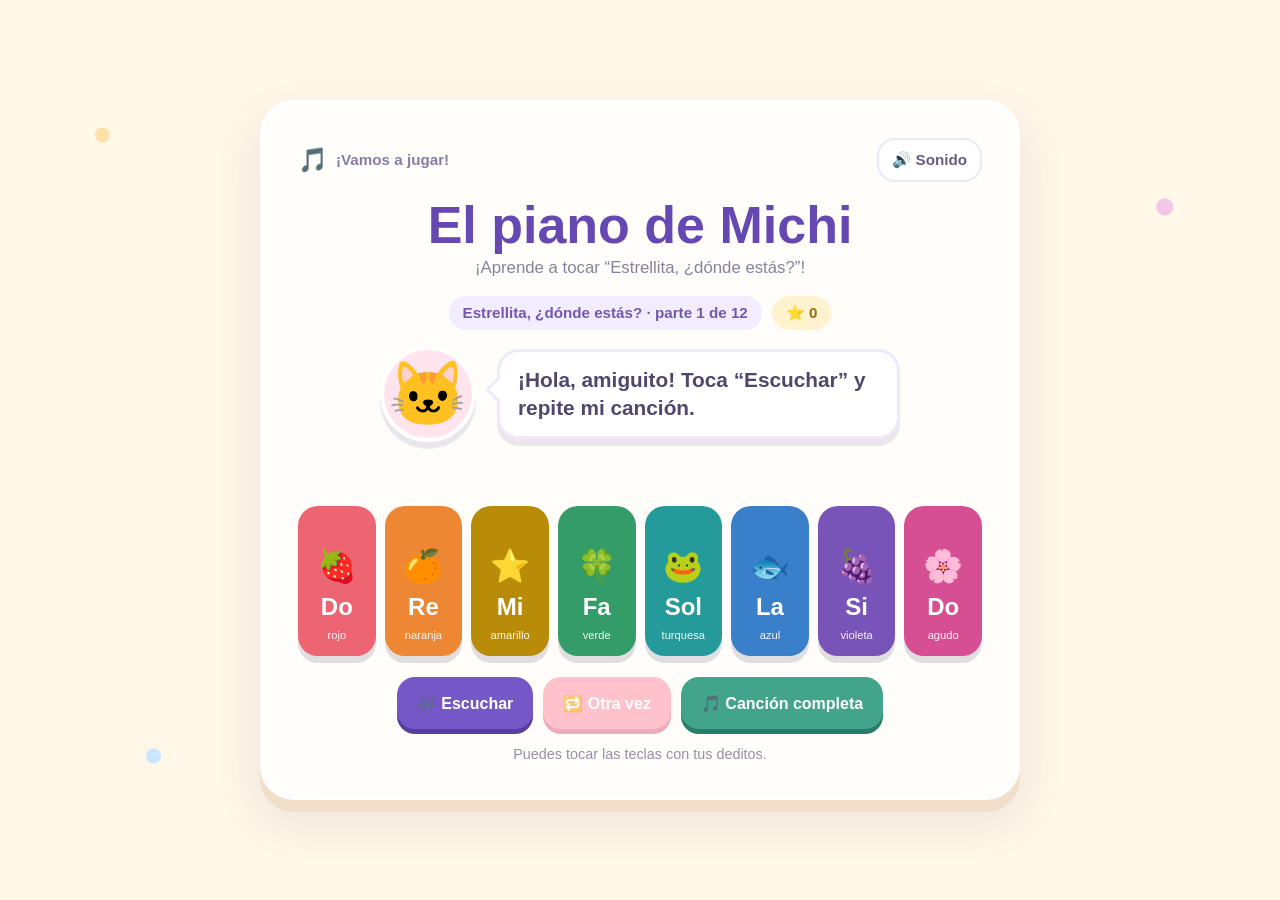
==== index.html @ 7c584f88 "Publish piano game Co-authored-by: Copilot <223556219+Copilot@users.noreply.github.com>" ====
<!DOCTYPE html>
<html lang="es">
<head>
  <meta charset="UTF-8">
  <meta name="viewport" content="width=device-width, initial-scale=1">
  <meta name="theme-color" content="#fff7e8">
  <title>Estrellita, ¿dónde estás? | El piano de Michi</title>
  <style>
    :root {
      font-family: "Trebuchet MS", "Arial Rounded MT Bold", Arial, sans-serif;
      color: #463c67;
      background: #fff7e8;
      font-synthesis: none;
      text-rendering: optimizeLegibility;
      -webkit-font-smoothing: antialiased;
      --purple: #7657c8;
      --pink: #ff91a9;
      --shadow: 0 7px 0 rgba(87, 67, 133, .12);
    }

    * { box-sizing: border-box; }

    body {
      min-width: 320px;
      min-height: 100vh;
      margin: 0;
      padding: 18px;
      display: grid;
      place-items: center;
      background:
        radial-gradient(circle at 8% 15%, #ffe1a9 0 7px, transparent 8px),
        radial-gradient(circle at 91% 23%, #f6c6e8 0 8px, transparent 9px),
        radial-gradient(circle at 12% 84%, #c9e8ff 0 7px, transparent 8px),
        #fff7e8;
    }

    button { font: inherit; }

    .game {
      width: min(760px, 100%);
      padding: clamp(18px, 4vw, 34px);
      border: 4px solid #fff;
      border-radius: 34px;
      background: #fffdf9;
      box-shadow: 0 12px 0 #f1dfca, 0 20px 45px rgba(99, 73, 127, .12);
      text-align: center;
    }

    .topline {
      display: flex;
      align-items: center;
      justify-content: space-between;
      gap: 12px;
      color: #8a7ba6;
      font-size: .95rem;
      font-weight: 800;
    }

    .brand { display: flex; align-items: center; gap: 8px; }
    .brand-mark { font-size: 1.5rem; }

    .sound-toggle {
      min-height: 44px;
      padding: 8px 13px;
      border: 2px solid #eee7f5;
      border-radius: 18px;
      color: #695b83;
      background: #fff;
      cursor: pointer;
    }

    h1 {
      margin: 16px 0 6px;
      color: #6648b3;
      font-size: clamp(2rem, 7vw, 3.25rem);
      line-height: 1.05;
    }

    .subtitle { margin: 0; color: #8b809b; font-size: 1.05rem; }

    .score-row {
      display: flex;
      justify-content: center;
      gap: 10px;
      margin: 18px 0 16px;
    }

    .badge {
      padding: 8px 14px;
      border-radius: 18px;
      background: #f2ecff;
      color: #7359ad;
      font-size: .95rem;
      font-weight: 800;
    }

    .badge.stars { background: #fff3cf; color: #946d19; }

    .cat-area {
      display: grid;
      grid-template-columns: 105px 1fr;
      align-items: center;
      gap: 12px;
      max-width: 520px;
      margin: 0 auto 15px;
      text-align: left;
    }

    .cat {
      display: grid;
      width: 96px;
      height: 96px;
      place-items: center;
      border: 4px solid #fff;
      border-radius: 50%;
      background: #ffe4ee;
      box-shadow: var(--shadow);
      font-size: 4rem;
      transition: transform .2s ease;
    }

    .cat.dancing { animation: dance .35s ease-in-out infinite alternate; }
    @keyframes dance { to { transform: rotate(9deg) scale(1.08); } }

    .speech {
      position: relative;
      min-height: 76px;
      display: grid;
      align-content: center;
      padding: 14px 18px;
      border: 3px solid #f1e9fa;
      border-radius: 22px;
      background: #fff;
      box-shadow: var(--shadow);
      color: #51466c;
      font-size: clamp(1.05rem, 3vw, 1.3rem);
      font-weight: 800;
      line-height: 1.35;
    }

    .speech::before {
      position: absolute;
      left: -11px;
      top: 28px;
      width: 16px;
      height: 16px;
      border-bottom: 3px solid #f1e9fa;
      border-left: 3px solid #f1e9fa;
      background: #fff;
      content: "";
      transform: rotate(45deg);
    }

    .sequence {
      min-height: 37px;
      display: flex;
      align-items: center;
      justify-content: center;
      flex-wrap: wrap;
      gap: 8px;
      margin: 10px 0 12px;
    }

    .note-chip {
      min-width: 36px;
      padding: 6px 10px;
      border-radius: 14px;
      color: white;
      font-weight: 900;
      box-shadow: 0 3px 0 rgba(75, 58, 110, .15);
      animation: pop .2s ease-out;
    }
    @keyframes pop { from { transform: scale(.7); } to { transform: scale(1); } }

    .piano {
      display: grid;
      grid-template-columns: repeat(8, minmax(0, 1fr));
      gap: 9px;
      max-width: 690px;
      margin: 0 auto;
    }

    .key {
      min-height: clamp(100px, 18vw, 150px);
      display: flex;
      flex-direction: column;
      align-items: center;
      justify-content: flex-end;
      gap: 8px;
      padding: 12px 4px 15px;
      border: 0;
      border-radius: 20px;
      color: #fff;
      box-shadow: 0 7px 0 rgba(76, 57, 98, .16);
      cursor: pointer;
      touch-action: manipulation;
      user-select: none;
      transition: transform .08s ease, box-shadow .08s ease, filter .08s ease;
    }

    .key:hover { filter: brightness(1.05); }
    .key:active, .key.playing {
      transform: translateY(6px) scale(.98);
      box-shadow: 0 1px 0 rgba(76, 57, 98, .16);
      filter: brightness(1.12);
    }

    .key:focus-visible, button:focus-visible {
      outline: 4px solid #49338b;
      outline-offset: 3px;
    }

    .key .note { font-size: clamp(1rem, 3.6vw, 1.5rem); font-weight: 900; }
    .key .solfege { font-size: .7rem; opacity: .93; }
    .key .emoji { font-size: clamp(1.4rem, 5vw, 2rem); }

    .controls {
      display: flex;
      justify-content: center;
      flex-wrap: wrap;
      gap: 10px;
      margin-top: 21px;
    }

    .action {
      min-height: 52px;
      padding: 11px 20px;
      border: 0;
      border-radius: 18px;
      background: #7657c8;
      box-shadow: 0 5px 0 #573e9f;
      color: white;
      font-size: 1rem;
      font-weight: 900;
      cursor: pointer;
      touch-action: manipulation;
      transition: transform .1s ease, box-shadow .1s ease;
    }

    .action:active { transform: translateY(4px); box-shadow: 0 1px 0 #573e9f; }
    .action.secondary { background: #ff91a9; box-shadow: 0 5px 0 #dc6c89; }
    .action.full-song { background: #42a58b; box-shadow: 0 5px 0 #287d68; }
    .action:disabled { opacity: .55; cursor: default; }

    .hint { margin: 17px 0 0; color: #9a8da8; font-size: .9rem; }

    @media (max-width: 480px) {
      body { padding: 10px; }
      .game { padding: 16px 12px 20px; border-radius: 27px; }
      .topline { font-size: .82rem; }
      .cat-area { grid-template-columns: 76px 1fr; gap: 9px; }
      .cat { width: 70px; height: 70px; font-size: 3rem; }
      .speech { min-height: 70px; padding: 10px 13px; font-size: 1rem; }
      .piano { grid-template-columns: repeat(4, minmax(0, 1fr)); gap: 8px; }
      .key { min-height: 94px; border-radius: 15px; padding-bottom: 10px; }
      .key .note { font-size: 1.2rem; }
      .key .emoji { font-size: 1.5rem; }
      .key .solfege { font-size: .68rem; }
      .controls { margin-top: 17px; }
      .action { padding: 10px 15px; }
    }

    @media (prefers-reduced-motion: reduce) {
      *, *::before, *::after { animation-duration: .01ms !important; transition-duration: .01ms !important; }
    }
  </style>
</head>
<body>
  <main class="game" aria-label="Juego del piano de Michi">
    <div class="topline">
      <div class="brand"><span class="brand-mark" aria-hidden="true">🎵</span> ¡Vamos a jugar!</div>
      <button class="sound-toggle" id="soundToggle" type="button" aria-pressed="true">🔊 Sonido</button>
    </div>

    <h1>El piano de Michi</h1>
    <p class="subtitle">¡Aprende a tocar “Estrellita, ¿dónde estás?”!</p>

    <div class="score-row" aria-live="polite">
      <span class="badge" id="songBadge">Estrellita, ¿dónde estás? · parte 1 de 12</span>
      <span class="badge stars" id="starBadge">⭐ 0</span>
    </div>

    <section class="cat-area" aria-label="Instrucciones del gatito">
      <div class="cat" id="cat" aria-hidden="true">🐱</div>
      <div class="speech" id="message" aria-live="polite">¡Hola, amiguito! Toca “Escuchar” y repite mi canción.</div>
    </section>

    <div class="sequence" id="sequence" aria-label="Notas de la canción"></div>

    <section class="piano" id="piano" aria-label="Piano de ocho notas">
      <button class="key" type="button" data-note="0" aria-label="Do rojo" style="background:#ed6572">
        <span class="emoji" aria-hidden="true">🍓</span><span class="note">Do</span><span class="solfege">rojo</span>
      </button>
      <button class="key" type="button" data-note="1" aria-label="Re naranja" style="background:#ed8734">
        <span class="emoji" aria-hidden="true">🍊</span><span class="note">Re</span><span class="solfege">naranja</span>
      </button>
      <button class="key" type="button" data-note="2" aria-label="Mi amarillo" style="background:#b88b08">
        <span class="emoji" aria-hidden="true">⭐</span><span class="note">Mi</span><span class="solfege">amarillo</span>
      </button>
      <button class="key" type="button" data-note="3" aria-label="Fa verde" style="background:#349c68">
        <span class="emoji" aria-hidden="true">🍀</span><span class="note">Fa</span><span class="solfege">verde</span>
      </button>
      <button class="key" type="button" data-note="4" aria-label="Sol turquesa" style="background:#259a9b">
        <span class="emoji" aria-hidden="true">🐸</span><span class="note">Sol</span><span class="solfege">turquesa</span>
      </button>
      <button class="key" type="button" data-note="5" aria-label="La azul" style="background:#397fc9">
        <span class="emoji" aria-hidden="true">🐟</span><span class="note">La</span><span class="solfege">azul</span>
      </button>
      <button class="key" type="button" data-note="6" aria-label="Si violeta" style="background:#7954b8">
        <span class="emoji" aria-hidden="true">🍇</span><span class="note">Si</span><span class="solfege">violeta</span>
      </button>
      <button class="key" type="button" data-note="7" aria-label="Do agudo rosa" style="background:#d64f93">
        <span class="emoji" aria-hidden="true">🌸</span><span class="note">Do</span><span class="solfege">agudo</span>
      </button>
    </section>

    <div class="controls">
      <button class="action" id="listenButton" type="button">🎶 Escuchar</button>
      <button class="action secondary" id="repeatButton" type="button" disabled>🔁 Otra vez</button>
      <button class="action full-song" id="fullSongButton" type="button">🎵 Canción completa</button>
    </div>
    <p class="hint">Puedes tocar las teclas con tus deditos.</p>
  </main>

  <script>
    (() => {
      const notes = [
        { name: "Do", color: "#ed6572", frequency: 261.63 },
        { name: "Re", color: "#ed8734", frequency: 293.66 },
        { name: "Mi", color: "#b88b08", frequency: 329.63 },
        { name: "Fa", color: "#349c68", frequency: 349.23 },
        { name: "Sol", color: "#259a9b", frequency: 392.00 },
        { name: "La", color: "#397fc9", frequency: 440.00 },
        { name: "Si", color: "#7954b8", frequency: 493.88 },
        { name: "Do", color: "#d64f93", frequency: 523.25 }
      ];
      const songs = [
        {
          title: "Estrellita, ¿dónde estás?",
          phrases: [
            [0, 0, 4, 4], [5, 5, 4], [3, 3, 2, 2], [1, 1, 0],
            [4, 4, 3, 3], [2, 2, 1], [4, 4, 3, 3], [2, 2, 1],
            [0, 0, 4, 4], [5, 5, 4], [3, 3, 2, 2], [1, 1, 0]
          ]
        }
      ];
      const message = document.getElementById("message");
      const sequenceView = document.getElementById("sequence");
      const cat = document.getElementById("cat");
      const listenButton = document.getElementById("listenButton");
      const repeatButton = document.getElementById("repeatButton");
      const fullSongButton = document.getElementById("fullSongButton");
      const soundToggle = document.getElementById("soundToggle");
      const songBadge = document.getElementById("songBadge");
      const starBadge = document.getElementById("starBadge");
      const keys = Array.from(document.querySelectorAll(".key"));

      let audioContext;
      let sequence = [];
      let playerIndex = 0;
      let songIndex = 0;
      let phraseIndex = 0;
      let stars = 0;
      let isPlaying = false;
      let soundOn = true;
      let phase = "ready";

      function getAudioContext() {
        const AudioContextClass = window.AudioContext || window.webkitAudioContext;
        if (!AudioContextClass) return null;
        if (!audioContext) audioContext = new AudioContextClass();
        if (audioContext.state === "suspended") audioContext.resume();
        return audioContext;
      }

      function playNote(index, duration = 0.85) {
        const context = getAudioContext();
        if (soundOn && context) {
          const partials = [[1, 1], [2, 0.38], [3, 0.16], [4, 0.07], [5, 0.03]];
          const startTime = context.currentTime;
          partials.forEach(([harmonic, volume]) => {
            const oscillator = context.createOscillator();
            const gain = context.createGain();
            oscillator.type = "sine";
            oscillator.frequency.value = notes[index].frequency * harmonic;
            gain.gain.setValueAtTime(0.0001, startTime);
            gain.gain.exponentialRampToValueAtTime(0.16 * volume, startTime + 0.008);
            gain.gain.exponentialRampToValueAtTime(0.0001, startTime + duration);
            oscillator.connect(gain);
            gain.connect(context.destination);
            oscillator.start(startTime);
            oscillator.stop(startTime + duration);
          });
        }

        const key = keys[index];
        key.classList.add("playing");
        window.setTimeout(() => key.classList.remove("playing"), duration * 1000);
      }

      function speak(text) {
        if (!soundOn || !("speechSynthesis" in window)) return;
        window.speechSynthesis.cancel();
        const utterance = new SpeechSynthesisUtterance(text);
        utterance.lang = "es-ES";
        utterance.rate = 0.88;
        utterance.pitch = 1.25;
        window.speechSynthesis.speak(utterance);
      }

      function say(text, voiceText = text) {
        message.textContent = text;
        speak(voiceText);
      }

      function showSequence(notesToShow = sequence) {
        sequenceView.replaceChildren();
        notesToShow.forEach((noteIndex) => {
          const chip = document.createElement("span");
          chip.className = "note-chip";
          chip.textContent = notes[noteIndex].name;
          chip.style.backgroundColor = notes[noteIndex].color;
          sequenceView.append(chip);
        });
      }

      function updateSongBadge() {
        songBadge.textContent = `${songs[songIndex].title} · parte ${phraseIndex + 1} de ${songs[songIndex].phrases.length}`;
      }

      function wait(ms) {
        return new Promise((resolve) => window.setTimeout(resolve, ms));
      }

      async function playSequence() {
        if (isPlaying) return;
        if (sequence.length === 0) {
          sequence = songs[songIndex].phrases[phraseIndex];
          showSequence();
        }
        isPlaying = true;
        phase = "listen";
        playerIndex = 0;
        listenButton.disabled = true;
        repeatButton.disabled = true;
        fullSongButton.disabled = true;
        keys.forEach((key) => { key.disabled = true; });
        cat.classList.add("dancing");
        say("¡Escucha la canción de Estrellita!", "¡Escucha Estrellita!");
        await wait(850);
        for (const noteIndex of sequence) {
          playNote(noteIndex, 0.48);
          await wait(950);
        }
        cat.classList.remove("dancing");
        keys.forEach((key) => { key.disabled = false; });
        isPlaying = false;
        phase = "repeat";
        listenButton.disabled = false;
        repeatButton.disabled = false;
        fullSongButton.disabled = false;
        say("¡Ahora tú! Toca las mismas notas.", "¡Ahora tú!");
      }

      async function playFullSong() {
        if (isPlaying) return;
        const previousPhase = phase;
        const previousSequence = sequence;
        const previousPlayerIndex = playerIndex;
        const fullSong = songs[songIndex].phrases.flat();

        isPlaying = true;
        phase = "fullSong";
        listenButton.disabled = true;
        repeatButton.disabled = true;
        fullSongButton.disabled = true;
        fullSongButton.textContent = "🎵 Reproduciendo...";
        keys.forEach((key) => { key.disabled = true; });
        cat.classList.add("dancing");
        showSequence(fullSong);
        say("¡Escucha la canción completa!", "¡La canción completa!");
        await wait(1100);
        for (const noteIndex of fullSong) {
          playNote(noteIndex, 0.48);
          await wait(600);
        }

        cat.classList.remove("dancing");
        keys.forEach((key) => { key.disabled = false; });
        sequence = previousSequence;
        playerIndex = previousPlayerIndex;
        phase = previousPhase;
        isPlaying = false;
        listenButton.disabled = false;
        repeatButton.disabled = phase !== "repeat";
        fullSongButton.disabled = false;
        fullSongButton.textContent = "🎵 Canción completa";
        showSequence();
        say(phase === "repeat" ? "¡Ahora tú! Toca las mismas notas." : "¡Qué bonita canción! Pulsa “Escuchar” para practicar.", phase === "repeat" ? "¡Ahora tú!" : "¡Qué bonita canción!");
      }

      function handleKey(index) {
        if (isPlaying) return;
        playNote(index);
        if (phase !== "repeat") {
          say("¡Qué bonito suena! Pulsa “Escuchar” para jugar.", "¡Qué bonito!");
          return;
        }
        if (sequence[playerIndex] !== index) {
          playerIndex = 0;
          say("¡Casi! Escucha otra vez y prueba.", "¡Casi! Escucha otra vez.");
          repeatButton.disabled = false;
          return;
        }
        playerIndex += 1;
        if (playerIndex === sequence.length) {
          stars += 1;
          starBadge.textContent = `⭐ ${stars}`;
          repeatButton.disabled = true;
          phraseIndex += 1;
          if (phraseIndex === songs[songIndex].phrases.length) {
            phase = "ready";
            listenButton.disabled = false;
            fullSongButton.disabled = false;
            phraseIndex = 0;
            say("¡Terminaste la canción! Pulsa “Escuchar” para practicarla otra vez.", "¡Terminaste la canción! ¡Vamos a practicarla otra vez!");
          } else {
            phase = "transition";
            isPlaying = true;
            keys.forEach((key) => { key.disabled = true; });
            listenButton.disabled = true;
            fullSongButton.disabled = true;
            say("¡Muy bien! ¡Escucha la siguiente parte!", "¡Muy bien!");
            window.setTimeout(() => {
              if (phase !== "transition") return;
              sequence = songs[songIndex].phrases[phraseIndex];
              showSequence();
              isPlaying = false;
              playSequence();
            }, 1200);
          }
          updateSongBadge();
        }
      }

      keys.forEach((key) => {
        key.addEventListener("click", () => handleKey(Number(key.dataset.note)));
      });

      listenButton.addEventListener("click", () => {
        if (phase === "ready" || phase === "repeat") {
          if (phase === "ready") {
            sequence = songs[songIndex].phrases[phraseIndex];
            showSequence();
            updateSongBadge();
          }
          playSequence();
        }
      });

      repeatButton.addEventListener("click", () => {
        if (phase === "repeat") playSequence();
      });

      fullSongButton.addEventListener("click", playFullSong);

      soundToggle.addEventListener("click", () => {
        soundOn = !soundOn;
        soundToggle.textContent = soundOn ? "🔊 Sonido" : "🔇 Silencio";
        soundToggle.setAttribute("aria-pressed", String(soundOn));
        if (!soundOn && "speechSynthesis" in window) window.speechSynthesis.cancel();
      });
    })();
  </script>
</body>
</html>
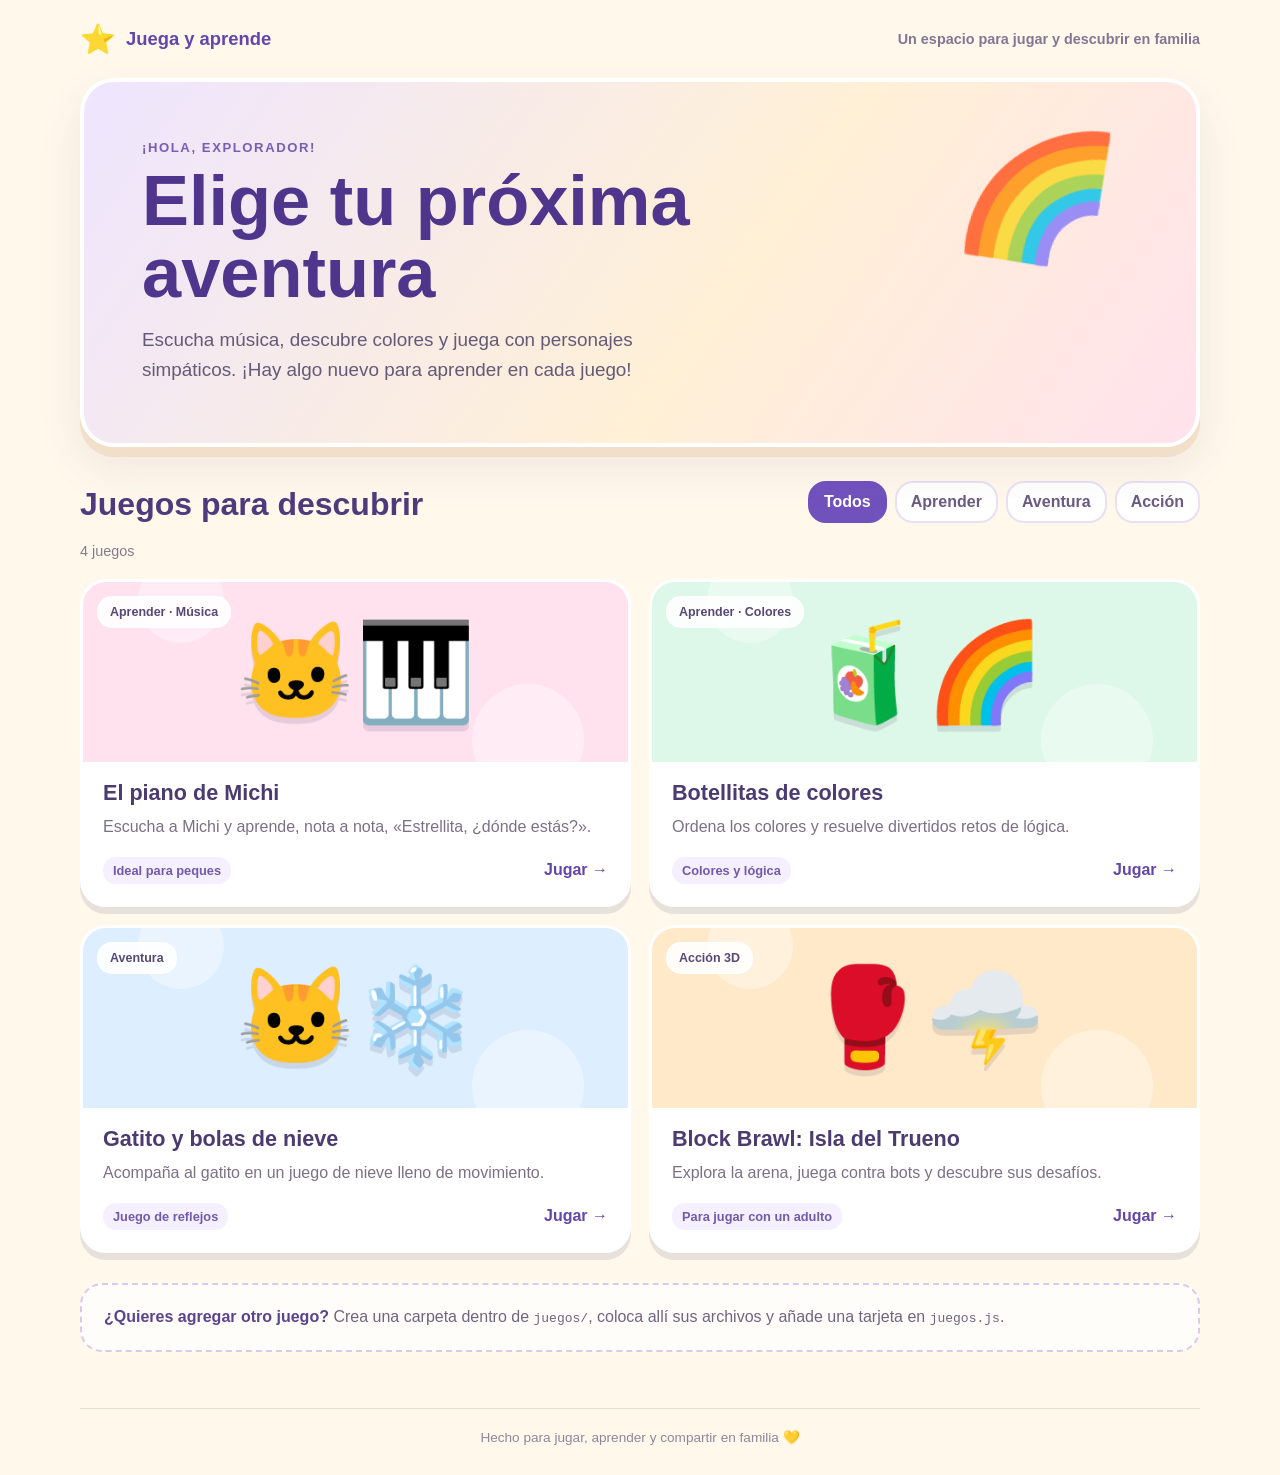
==== commit 70ae9ca8: "Create kids game portal Co-authored-by: Copilot <223556219+Copilot@users.noreply.github.com>" ====
--- a/index.html
+++ b/index.html
@@ -1,21 +1,21 @@
-<!DOCTYPE html>
+<!doctype html>
 <html lang="es">
 <head>
-  <meta charset="UTF-8">
+  <meta charset="utf-8">
   <meta name="viewport" content="width=device-width, initial-scale=1">
-  <meta name="theme-color" content="#fff7e8">
-  <title>Estrellita, ¿dónde estás? | El piano de Michi</title>
+  <meta name="theme-color" content="#fff8eb">
+  <meta name="description" content="Juegos divertidos para aprender, explorar y jugar en familia.">
+  <title>Juega y aprende | Juegos para niños</title>
   <style>
     :root {
       font-family: "Trebuchet MS", "Arial Rounded MT Bold", Arial, sans-serif;
-      color: #463c67;
-      background: #fff7e8;
+      color: #39335b;
+      background: #fff8eb;
       font-synthesis: none;
       text-rendering: optimizeLegibility;
       -webkit-font-smoothing: antialiased;
-      --purple: #7657c8;
-      --pink: #ff91a9;
-      --shadow: 0 7px 0 rgba(87, 67, 133, .12);
+      --purple: #7152bd;
+      --shadow: 0 7px 0 rgba(68, 51, 101, .12);
     }
 
     * { box-sizing: border-box; }
@@ -24,553 +24,296 @@
       min-width: 320px;
       min-height: 100vh;
       margin: 0;
-      padding: 18px;
-      display: grid;
-      place-items: center;
       background:
-        radial-gradient(circle at 8% 15%, #ffe1a9 0 7px, transparent 8px),
-        radial-gradient(circle at 91% 23%, #f6c6e8 0 8px, transparent 9px),
-        radial-gradient(circle at 12% 84%, #c9e8ff 0 7px, transparent 8px),
-        #fff7e8;
-    }
-
-    button { font: inherit; }
-
-    .game {
-      width: min(760px, 100%);
-      padding: clamp(18px, 4vw, 34px);
-      border: 4px solid #fff;
-      border-radius: 34px;
-      background: #fffdf9;
-      box-shadow: 0 12px 0 #f1dfca, 0 20px 45px rgba(99, 73, 127, .12);
-      text-align: center;
-    }
-
-    .topline {
+        radial-gradient(circle at 8% 12%, #ffe1aa 0 8px, transparent 9px),
+        radial-gradient(circle at 92% 18%, #f6c6e8 0 9px, transparent 10px),
+        radial-gradient(circle at 12% 83%, #c9e8ff 0 8px, transparent 9px),
+        #fff8eb;
+    }
+
+    button, a { font: inherit; }
+    a { color: inherit; }
+
+    .page { width: min(1120px, calc(100% - 32px)); margin: 0 auto; }
+
+    .header {
       display: flex;
       align-items: center;
       justify-content: space-between;
-      gap: 12px;
-      color: #8a7ba6;
-      font-size: .95rem;
+      gap: 16px;
+      padding: 22px 0;
+    }
+
+    .brand {
+      display: inline-flex;
+      align-items: center;
+      gap: 10px;
+      color: #6445aa;
+      font-size: 1.15rem;
+      font-weight: 900;
+      text-decoration: none;
+    }
+
+    .brand-mark { font-size: 1.8rem; }
+
+    .family-note {
+      margin: 0;
+      color: #817795;
+      font-size: .9rem;
+      font-weight: 700;
+    }
+
+    .hero {
+      position: relative;
+      overflow: hidden;
+      padding: clamp(28px, 6vw, 58px);
+      border: 4px solid #fff;
+      border-radius: 34px;
+      background: linear-gradient(125deg, #eee5ff, #fff0d6 58%, #ffe2ed);
+      box-shadow: 0 10px 0 #f1dfca, 0 20px 45px rgba(99, 73, 127, .1);
+    }
+
+    .hero::after {
+      position: absolute;
+      right: 7%;
+      top: 10%;
+      content: "🌈";
+      font-size: clamp(4rem, 12vw, 8rem);
+      opacity: .8;
+      transform: rotate(9deg);
+      pointer-events: none;
+    }
+
+    .hero-copy { position: relative; z-index: 1; max-width: 670px; }
+
+    .eyebrow {
+      margin: 0 0 10px;
+      color: #785db4;
+      font-size: .82rem;
+      font-weight: 900;
+      letter-spacing: .12em;
+      text-transform: uppercase;
+    }
+
+    h1 {
+      max-width: 610px;
+      margin: 0;
+      color: #50358d;
+      font-size: clamp(2.25rem, 7vw, 4.4rem);
+      line-height: 1.02;
+    }
+
+    .hero-copy > p:last-child {
+      max-width: 540px;
+      margin: 16px 0 0;
+      color: #645a77;
+      font-size: clamp(1rem, 2.4vw, 1.18rem);
+      line-height: 1.6;
+    }
+
+    .catalog { padding: 34px 0 56px; }
+
+    .catalog-heading {
+      display: flex;
+      align-items: end;
+      justify-content: space-between;
+      flex-wrap: wrap;
+      gap: 16px;
+      margin-bottom: 20px;
+    }
+
+    h2 { margin: 0; color: #4f3b7c; font-size: clamp(1.45rem, 4vw, 2rem); }
+
+    .filters {
+      display: flex;
+      flex-wrap: wrap;
+      gap: 8px;
+      margin: 0;
+      padding: 0;
+      border: 0;
+    }
+
+    .filter {
+      min-height: 42px;
+      padding: 8px 14px;
+      border: 2px solid #e9e1f3;
+      border-radius: 18px;
+      background: #fff;
+      color: #695b83;
       font-weight: 800;
-    }
-
-    .brand { display: flex; align-items: center; gap: 8px; }
-    .brand-mark { font-size: 1.5rem; }
-
-    .sound-toggle {
-      min-height: 44px;
-      padding: 8px 13px;
-      border: 2px solid #eee7f5;
-      border-radius: 18px;
-      color: #695b83;
-      background: #fff;
       cursor: pointer;
     }
 
-    h1 {
-      margin: 16px 0 6px;
-      color: #6648b3;
-      font-size: clamp(2rem, 7vw, 3.25rem);
-      line-height: 1.05;
-    }
-
-    .subtitle { margin: 0; color: #8b809b; font-size: 1.05rem; }
-
-    .score-row {
-      display: flex;
-      justify-content: center;
-      gap: 10px;
-      margin: 18px 0 16px;
-    }
-
-    .badge {
-      padding: 8px 14px;
-      border-radius: 18px;
-      background: #f2ecff;
-      color: #7359ad;
-      font-size: .95rem;
-      font-weight: 800;
-    }
-
-    .badge.stars { background: #fff3cf; color: #946d19; }
-
-    .cat-area {
+    .filter[aria-pressed="true"] {
+      border-color: var(--purple);
+      background: var(--purple);
+      color: #fff;
+    }
+
+    .filter:focus-visible, .game-link:focus-visible {
+      outline: 4px solid #49338b;
+      outline-offset: 3px;
+    }
+
+    .game-count { min-height: 24px; margin: 0 0 12px; color: #857b91; font-size: .9rem; }
+
+    .game-grid {
       display: grid;
-      grid-template-columns: 105px 1fr;
-      align-items: center;
-      gap: 12px;
-      max-width: 520px;
-      margin: 0 auto 15px;
-      text-align: left;
-    }
-
-    .cat {
-      display: grid;
-      width: 96px;
-      height: 96px;
-      place-items: center;
-      border: 4px solid #fff;
-      border-radius: 50%;
-      background: #ffe4ee;
-      box-shadow: var(--shadow);
-      font-size: 4rem;
-      transition: transform .2s ease;
-    }
-
-    .cat.dancing { animation: dance .35s ease-in-out infinite alternate; }
-    @keyframes dance { to { transform: rotate(9deg) scale(1.08); } }
-
-    .speech {
-      position: relative;
-      min-height: 76px;
-      display: grid;
-      align-content: center;
-      padding: 14px 18px;
-      border: 3px solid #f1e9fa;
-      border-radius: 22px;
+      grid-template-columns: repeat(2, minmax(0, 1fr));
+      gap: 18px;
+    }
+
+    .game-card {
+      min-width: 0;
+      overflow: hidden;
+      border: 3px solid #fff;
+      border-radius: 26px;
       background: #fff;
       box-shadow: var(--shadow);
-      color: #51466c;
-      font-size: clamp(1.05rem, 3vw, 1.3rem);
-      font-weight: 800;
-      line-height: 1.35;
-    }
-
-    .speech::before {
+      transition: transform .16s ease, box-shadow .16s ease;
+    }
+
+    .game-card:hover { transform: translateY(-4px); box-shadow: 0 11px 0 rgba(68, 51, 101, .12); }
+    .game-card[hidden] { display: none; }
+
+    .game-link { display: flex; min-height: 100%; flex-direction: column; text-decoration: none; }
+
+    .game-art {
+      min-height: 180px;
+      display: grid;
+      position: relative;
+      overflow: hidden;
+      place-items: center;
+      background: var(--game-bg);
+    }
+
+    .game-art::before, .game-art::after {
       position: absolute;
-      left: -11px;
-      top: 28px;
-      width: 16px;
-      height: 16px;
-      border-bottom: 3px solid #f1e9fa;
-      border-left: 3px solid #f1e9fa;
-      background: #fff;
+      width: 86px;
+      height: 86px;
+      border-radius: 50%;
+      background: rgba(255,255,255,.35);
       content: "";
-      transform: rotate(45deg);
-    }
-
-    .sequence {
-      min-height: 37px;
+    }
+
+    .game-art::before { left: 10%; top: -25px; }
+    .game-art::after { right: 8%; bottom: -34px; width: 112px; height: 112px; }
+    .game-emoji { z-index: 1; font-size: clamp(4rem, 10vw, 6rem); filter: drop-shadow(0 6px 0 rgba(58,43,82,.12)); }
+
+    .category-pill {
+      position: absolute;
+      z-index: 2;
+      top: 14px;
+      left: 14px;
+      padding: 7px 11px;
+      border: 2px solid rgba(255,255,255,.75);
+      border-radius: 15px;
+      background: rgba(255,255,255,.88);
+      color: #584875;
+      font-size: .78rem;
+      font-weight: 900;
+    }
+
+    .game-copy { display: flex; flex: 1; flex-direction: column; padding: 18px 20px 20px; }
+    .game-title { margin: 0; color: #4b3b70; font-size: 1.35rem; line-height: 1.2; }
+    .game-description { margin: 9px 0 18px; color: #7a7187; line-height: 1.5; }
+
+    .game-meta {
       display: flex;
       align-items: center;
-      justify-content: center;
+      justify-content: space-between;
       flex-wrap: wrap;
       gap: 8px;
-      margin: 10px 0 12px;
-    }
-
-    .note-chip {
-      min-width: 36px;
+      margin-top: auto;
+    }
+
+    .game-age {
       padding: 6px 10px;
-      border-radius: 14px;
-      color: white;
-      font-weight: 900;
-      box-shadow: 0 3px 0 rgba(75, 58, 110, .15);
-      animation: pop .2s ease-out;
-    }
-    @keyframes pop { from { transform: scale(.7); } to { transform: scale(1); } }
-
-    .piano {
-      display: grid;
-      grid-template-columns: repeat(8, minmax(0, 1fr));
-      gap: 9px;
-      max-width: 690px;
-      margin: 0 auto;
-    }
-
-    .key {
-      min-height: clamp(100px, 18vw, 150px);
-      display: flex;
-      flex-direction: column;
-      align-items: center;
-      justify-content: flex-end;
-      gap: 8px;
-      padding: 12px 4px 15px;
-      border: 0;
-      border-radius: 20px;
-      color: #fff;
-      box-shadow: 0 7px 0 rgba(76, 57, 98, .16);
-      cursor: pointer;
-      touch-action: manipulation;
-      user-select: none;
-      transition: transform .08s ease, box-shadow .08s ease, filter .08s ease;
-    }
-
-    .key:hover { filter: brightness(1.05); }
-    .key:active, .key.playing {
-      transform: translateY(6px) scale(.98);
-      box-shadow: 0 1px 0 rgba(76, 57, 98, .16);
-      filter: brightness(1.12);
-    }
-
-    .key:focus-visible, button:focus-visible {
-      outline: 4px solid #49338b;
-      outline-offset: 3px;
-    }
-
-    .key .note { font-size: clamp(1rem, 3.6vw, 1.5rem); font-weight: 900; }
-    .key .solfege { font-size: .7rem; opacity: .93; }
-    .key .emoji { font-size: clamp(1.4rem, 5vw, 2rem); }
-
-    .controls {
-      display: flex;
-      justify-content: center;
-      flex-wrap: wrap;
-      gap: 10px;
-      margin-top: 21px;
-    }
-
-    .action {
-      min-height: 52px;
-      padding: 11px 20px;
-      border: 0;
-      border-radius: 18px;
-      background: #7657c8;
-      box-shadow: 0 5px 0 #573e9f;
-      color: white;
-      font-size: 1rem;
-      font-weight: 900;
-      cursor: pointer;
-      touch-action: manipulation;
-      transition: transform .1s ease, box-shadow .1s ease;
-    }
-
-    .action:active { transform: translateY(4px); box-shadow: 0 1px 0 #573e9f; }
-    .action.secondary { background: #ff91a9; box-shadow: 0 5px 0 #dc6c89; }
-    .action.full-song { background: #42a58b; box-shadow: 0 5px 0 #287d68; }
-    .action:disabled { opacity: .55; cursor: default; }
-
-    .hint { margin: 17px 0 0; color: #9a8da8; font-size: .9rem; }
-
-    @media (max-width: 480px) {
-      body { padding: 10px; }
-      .game { padding: 16px 12px 20px; border-radius: 27px; }
-      .topline { font-size: .82rem; }
-      .cat-area { grid-template-columns: 76px 1fr; gap: 9px; }
-      .cat { width: 70px; height: 70px; font-size: 3rem; }
-      .speech { min-height: 70px; padding: 10px 13px; font-size: 1rem; }
-      .piano { grid-template-columns: repeat(4, minmax(0, 1fr)); gap: 8px; }
-      .key { min-height: 94px; border-radius: 15px; padding-bottom: 10px; }
-      .key .note { font-size: 1.2rem; }
-      .key .emoji { font-size: 1.5rem; }
-      .key .solfege { font-size: .68rem; }
-      .controls { margin-top: 17px; }
-      .action { padding: 10px 15px; }
+      border-radius: 13px;
+      background: #f5f0ff;
+      color: #7259aa;
+      font-size: .8rem;
+      font-weight: 800;
+    }
+
+    .play-label { color: #6445aa; font-weight: 900; }
+
+    .add-more {
+      margin-top: 30px;
+      padding: 20px 22px;
+      border: 2px dashed #d9c9ed;
+      border-radius: 22px;
+      background: rgba(255,255,255,.68);
+      color: #706481;
+      line-height: 1.55;
+    }
+
+    .add-more strong { color: #5c438e; }
+
+    .footer {
+      padding: 20px 0 30px;
+      border-top: 1px solid #eadfce;
+      color: #90869a;
+      font-size: .85rem;
+      text-align: center;
+    }
+
+    @media (max-width: 650px) {
+      .page { width: min(calc(100% - 20px), 520px); }
+      .header { align-items: flex-start; flex-direction: column; padding: 16px 0; }
+      .hero { border-radius: 26px; }
+      .hero::after { right: -2%; top: 1%; opacity: .48; }
+      .catalog { padding: 30px 0 40px; }
+      .catalog-heading { align-items: flex-start; flex-direction: column; }
+      .game-grid { grid-template-columns: 1fr; gap: 14px; }
+      .game-art { min-height: 155px; }
     }
 
     @media (prefers-reduced-motion: reduce) {
-      *, *::before, *::after { animation-duration: .01ms !important; transition-duration: .01ms !important; }
+      *, *::before, *::after { scroll-behavior: auto !important; transition-duration: .01ms !important; }
     }
   </style>
+  <script src="./juegos.js" defer></script>
 </head>
 <body>
-  <main class="game" aria-label="Juego del piano de Michi">
-    <div class="topline">
-      <div class="brand"><span class="brand-mark" aria-hidden="true">🎵</span> ¡Vamos a jugar!</div>
-      <button class="sound-toggle" id="soundToggle" type="button" aria-pressed="true">🔊 Sonido</button>
-    </div>
-
-    <h1>El piano de Michi</h1>
-    <p class="subtitle">¡Aprende a tocar “Estrellita, ¿dónde estás?”!</p>
-
-    <div class="score-row" aria-live="polite">
-      <span class="badge" id="songBadge">Estrellita, ¿dónde estás? · parte 1 de 12</span>
-      <span class="badge stars" id="starBadge">⭐ 0</span>
-    </div>
-
-    <section class="cat-area" aria-label="Instrucciones del gatito">
-      <div class="cat" id="cat" aria-hidden="true">🐱</div>
-      <div class="speech" id="message" aria-live="polite">¡Hola, amiguito! Toca “Escuchar” y repite mi canción.</div>
-    </section>
-
-    <div class="sequence" id="sequence" aria-label="Notas de la canción"></div>
-
-    <section class="piano" id="piano" aria-label="Piano de ocho notas">
-      <button class="key" type="button" data-note="0" aria-label="Do rojo" style="background:#ed6572">
-        <span class="emoji" aria-hidden="true">🍓</span><span class="note">Do</span><span class="solfege">rojo</span>
-      </button>
-      <button class="key" type="button" data-note="1" aria-label="Re naranja" style="background:#ed8734">
-        <span class="emoji" aria-hidden="true">🍊</span><span class="note">Re</span><span class="solfege">naranja</span>
-      </button>
-      <button class="key" type="button" data-note="2" aria-label="Mi amarillo" style="background:#b88b08">
-        <span class="emoji" aria-hidden="true">⭐</span><span class="note">Mi</span><span class="solfege">amarillo</span>
-      </button>
-      <button class="key" type="button" data-note="3" aria-label="Fa verde" style="background:#349c68">
-        <span class="emoji" aria-hidden="true">🍀</span><span class="note">Fa</span><span class="solfege">verde</span>
-      </button>
-      <button class="key" type="button" data-note="4" aria-label="Sol turquesa" style="background:#259a9b">
-        <span class="emoji" aria-hidden="true">🐸</span><span class="note">Sol</span><span class="solfege">turquesa</span>
-      </button>
-      <button class="key" type="button" data-note="5" aria-label="La azul" style="background:#397fc9">
-        <span class="emoji" aria-hidden="true">🐟</span><span class="note">La</span><span class="solfege">azul</span>
-      </button>
-      <button class="key" type="button" data-note="6" aria-label="Si violeta" style="background:#7954b8">
-        <span class="emoji" aria-hidden="true">🍇</span><span class="note">Si</span><span class="solfege">violeta</span>
-      </button>
-      <button class="key" type="button" data-note="7" aria-label="Do agudo rosa" style="background:#d64f93">
-        <span class="emoji" aria-hidden="true">🌸</span><span class="note">Do</span><span class="solfege">agudo</span>
-      </button>
-    </section>
-
-    <div class="controls">
-      <button class="action" id="listenButton" type="button">🎶 Escuchar</button>
-      <button class="action secondary" id="repeatButton" type="button" disabled>🔁 Otra vez</button>
-      <button class="action full-song" id="fullSongButton" type="button">🎵 Canción completa</button>
-    </div>
-    <p class="hint">Puedes tocar las teclas con tus deditos.</p>
-  </main>
-
-  <script>
-    (() => {
-      const notes = [
-        { name: "Do", color: "#ed6572", frequency: 261.63 },
-        { name: "Re", color: "#ed8734", frequency: 293.66 },
-        { name: "Mi", color: "#b88b08", frequency: 329.63 },
-        { name: "Fa", color: "#349c68", frequency: 349.23 },
-        { name: "Sol", color: "#259a9b", frequency: 392.00 },
-        { name: "La", color: "#397fc9", frequency: 440.00 },
-        { name: "Si", color: "#7954b8", frequency: 493.88 },
-        { name: "Do", color: "#d64f93", frequency: 523.25 }
-      ];
-      const songs = [
-        {
-          title: "Estrellita, ¿dónde estás?",
-          phrases: [
-            [0, 0, 4, 4], [5, 5, 4], [3, 3, 2, 2], [1, 1, 0],
-            [4, 4, 3, 3], [2, 2, 1], [4, 4, 3, 3], [2, 2, 1],
-            [0, 0, 4, 4], [5, 5, 4], [3, 3, 2, 2], [1, 1, 0]
-          ]
-        }
-      ];
-      const message = document.getElementById("message");
-      const sequenceView = document.getElementById("sequence");
-      const cat = document.getElementById("cat");
-      const listenButton = document.getElementById("listenButton");
-      const repeatButton = document.getElementById("repeatButton");
-      const fullSongButton = document.getElementById("fullSongButton");
-      const soundToggle = document.getElementById("soundToggle");
-      const songBadge = document.getElementById("songBadge");
-      const starBadge = document.getElementById("starBadge");
-      const keys = Array.from(document.querySelectorAll(".key"));
-
-      let audioContext;
-      let sequence = [];
-      let playerIndex = 0;
-      let songIndex = 0;
-      let phraseIndex = 0;
-      let stars = 0;
-      let isPlaying = false;
-      let soundOn = true;
-      let phase = "ready";
-
-      function getAudioContext() {
-        const AudioContextClass = window.AudioContext || window.webkitAudioContext;
-        if (!AudioContextClass) return null;
-        if (!audioContext) audioContext = new AudioContextClass();
-        if (audioContext.state === "suspended") audioContext.resume();
-        return audioContext;
-      }
-
-      function playNote(index, duration = 0.85) {
-        const context = getAudioContext();
-        if (soundOn && context) {
-          const partials = [[1, 1], [2, 0.38], [3, 0.16], [4, 0.07], [5, 0.03]];
-          const startTime = context.currentTime;
-          partials.forEach(([harmonic, volume]) => {
-            const oscillator = context.createOscillator();
-            const gain = context.createGain();
-            oscillator.type = "sine";
-            oscillator.frequency.value = notes[index].frequency * harmonic;
-            gain.gain.setValueAtTime(0.0001, startTime);
-            gain.gain.exponentialRampToValueAtTime(0.16 * volume, startTime + 0.008);
-            gain.gain.exponentialRampToValueAtTime(0.0001, startTime + duration);
-            oscillator.connect(gain);
-            gain.connect(context.destination);
-            oscillator.start(startTime);
-            oscillator.stop(startTime + duration);
-          });
-        }
-
-        const key = keys[index];
-        key.classList.add("playing");
-        window.setTimeout(() => key.classList.remove("playing"), duration * 1000);
-      }
-
-      function speak(text) {
-        if (!soundOn || !("speechSynthesis" in window)) return;
-        window.speechSynthesis.cancel();
-        const utterance = new SpeechSynthesisUtterance(text);
-        utterance.lang = "es-ES";
-        utterance.rate = 0.88;
-        utterance.pitch = 1.25;
-        window.speechSynthesis.speak(utterance);
-      }
-
-      function say(text, voiceText = text) {
-        message.textContent = text;
-        speak(voiceText);
-      }
-
-      function showSequence(notesToShow = sequence) {
-        sequenceView.replaceChildren();
-        notesToShow.forEach((noteIndex) => {
-          const chip = document.createElement("span");
-          chip.className = "note-chip";
-          chip.textContent = notes[noteIndex].name;
-          chip.style.backgroundColor = notes[noteIndex].color;
-          sequenceView.append(chip);
-        });
-      }
-
-      function updateSongBadge() {
-        songBadge.textContent = `${songs[songIndex].title} · parte ${phraseIndex + 1} de ${songs[songIndex].phrases.length}`;
-      }
-
-      function wait(ms) {
-        return new Promise((resolve) => window.setTimeout(resolve, ms));
-      }
-
-      async function playSequence() {
-        if (isPlaying) return;
-        if (sequence.length === 0) {
-          sequence = songs[songIndex].phrases[phraseIndex];
-          showSequence();
-        }
-        isPlaying = true;
-        phase = "listen";
-        playerIndex = 0;
-        listenButton.disabled = true;
-        repeatButton.disabled = true;
-        fullSongButton.disabled = true;
-        keys.forEach((key) => { key.disabled = true; });
-        cat.classList.add("dancing");
-        say("¡Escucha la canción de Estrellita!", "¡Escucha Estrellita!");
-        await wait(850);
-        for (const noteIndex of sequence) {
-          playNote(noteIndex, 0.48);
-          await wait(950);
-        }
-        cat.classList.remove("dancing");
-        keys.forEach((key) => { key.disabled = false; });
-        isPlaying = false;
-        phase = "repeat";
-        listenButton.disabled = false;
-        repeatButton.disabled = false;
-        fullSongButton.disabled = false;
-        say("¡Ahora tú! Toca las mismas notas.", "¡Ahora tú!");
-      }
-
-      async function playFullSong() {
-        if (isPlaying) return;
-        const previousPhase = phase;
-        const previousSequence = sequence;
-        const previousPlayerIndex = playerIndex;
-        const fullSong = songs[songIndex].phrases.flat();
-
-        isPlaying = true;
-        phase = "fullSong";
-        listenButton.disabled = true;
-        repeatButton.disabled = true;
-        fullSongButton.disabled = true;
-        fullSongButton.textContent = "🎵 Reproduciendo...";
-        keys.forEach((key) => { key.disabled = true; });
-        cat.classList.add("dancing");
-        showSequence(fullSong);
-        say("¡Escucha la canción completa!", "¡La canción completa!");
-        await wait(1100);
-        for (const noteIndex of fullSong) {
-          playNote(noteIndex, 0.48);
-          await wait(600);
-        }
-
-        cat.classList.remove("dancing");
-        keys.forEach((key) => { key.disabled = false; });
-        sequence = previousSequence;
-        playerIndex = previousPlayerIndex;
-        phase = previousPhase;
-        isPlaying = false;
-        listenButton.disabled = false;
-        repeatButton.disabled = phase !== "repeat";
-        fullSongButton.disabled = false;
-        fullSongButton.textContent = "🎵 Canción completa";
-        showSequence();
-        say(phase === "repeat" ? "¡Ahora tú! Toca las mismas notas." : "¡Qué bonita canción! Pulsa “Escuchar” para practicar.", phase === "repeat" ? "¡Ahora tú!" : "¡Qué bonita canción!");
-      }
-
-      function handleKey(index) {
-        if (isPlaying) return;
-        playNote(index);
-        if (phase !== "repeat") {
-          say("¡Qué bonito suena! Pulsa “Escuchar” para jugar.", "¡Qué bonito!");
-          return;
-        }
-        if (sequence[playerIndex] !== index) {
-          playerIndex = 0;
-          say("¡Casi! Escucha otra vez y prueba.", "¡Casi! Escucha otra vez.");
-          repeatButton.disabled = false;
-          return;
-        }
-        playerIndex += 1;
-        if (playerIndex === sequence.length) {
-          stars += 1;
-          starBadge.textContent = `⭐ ${stars}`;
-          repeatButton.disabled = true;
-          phraseIndex += 1;
-          if (phraseIndex === songs[songIndex].phrases.length) {
-            phase = "ready";
-            listenButton.disabled = false;
-            fullSongButton.disabled = false;
-            phraseIndex = 0;
-            say("¡Terminaste la canción! Pulsa “Escuchar” para practicarla otra vez.", "¡Terminaste la canción! ¡Vamos a practicarla otra vez!");
-          } else {
-            phase = "transition";
-            isPlaying = true;
-            keys.forEach((key) => { key.disabled = true; });
-            listenButton.disabled = true;
-            fullSongButton.disabled = true;
-            say("¡Muy bien! ¡Escucha la siguiente parte!", "¡Muy bien!");
-            window.setTimeout(() => {
-              if (phase !== "transition") return;
-              sequence = songs[songIndex].phrases[phraseIndex];
-              showSequence();
-              isPlaying = false;
-              playSequence();
-            }, 1200);
-          }
-          updateSongBadge();
-        }
-      }
-
-      keys.forEach((key) => {
-        key.addEventListener("click", () => handleKey(Number(key.dataset.note)));
-      });
-
-      listenButton.addEventListener("click", () => {
-        if (phase === "ready" || phase === "repeat") {
-          if (phase === "ready") {
-            sequence = songs[songIndex].phrases[phraseIndex];
-            showSequence();
-            updateSongBadge();
-          }
-          playSequence();
-        }
-      });
-
-      repeatButton.addEventListener("click", () => {
-        if (phase === "repeat") playSequence();
-      });
-
-      fullSongButton.addEventListener("click", playFullSong);
-
-      soundToggle.addEventListener("click", () => {
-        soundOn = !soundOn;
-        soundToggle.textContent = soundOn ? "🔊 Sonido" : "🔇 Silencio";
-        soundToggle.setAttribute("aria-pressed", String(soundOn));
-        if (!soundOn && "speechSynthesis" in window) window.speechSynthesis.cancel();
-      });
-    })();
-  </script>
+  <div class="page">
+    <header class="header">
+      <a class="brand" href="./" aria-label="Juega y aprende, inicio">
+        <span class="brand-mark" aria-hidden="true">⭐</span>
+        <span>Juega y aprende</span>
+      </a>
+      <p class="family-note">Un espacio para jugar y descubrir en familia</p>
+    </header>
+
+    <main>
+      <section class="hero" aria-labelledby="welcome-title">
+        <div class="hero-copy">
+          <p class="eyebrow">¡Hola, explorador!</p>
+          <h1 id="welcome-title">Elige tu próxima aventura</h1>
+          <p>Escucha música, descubre colores y juega con personajes simpáticos. ¡Hay algo nuevo para aprender en cada juego!</p>
+        </div>
+      </section>
+
+      <section class="catalog" aria-labelledby="catalog-title">
+        <div class="catalog-heading">
+          <h2 id="catalog-title">Juegos para descubrir</h2>
+          <div class="filters" role="group" aria-label="Filtrar juegos">
+            <button class="filter" type="button" data-filter="todos" aria-pressed="true">Todos</button>
+            <button class="filter" type="button" data-filter="aprender" aria-pressed="false">Aprender</button>
+            <button class="filter" type="button" data-filter="aventura" aria-pressed="false">Aventura</button>
+            <button class="filter" type="button" data-filter="accion" aria-pressed="false">Acción</button>
+          </div>
+        </div>
+        <p class="game-count" id="game-count" aria-live="polite"></p>
+        <div class="game-grid" id="game-grid"></div>
+        <aside class="add-more">
+          <strong>¿Quieres agregar otro juego?</strong>
+          Crea una carpeta dentro de <code>juegos/</code>, coloca allí sus archivos y añade una tarjeta en <code>juegos.js</code>.
+        </aside>
+      </section>
+    </main>
+
+    <footer class="footer">Hecho para jugar, aprender y compartir en familia 💛</footer>
+  </div>
 </body>
 </html>
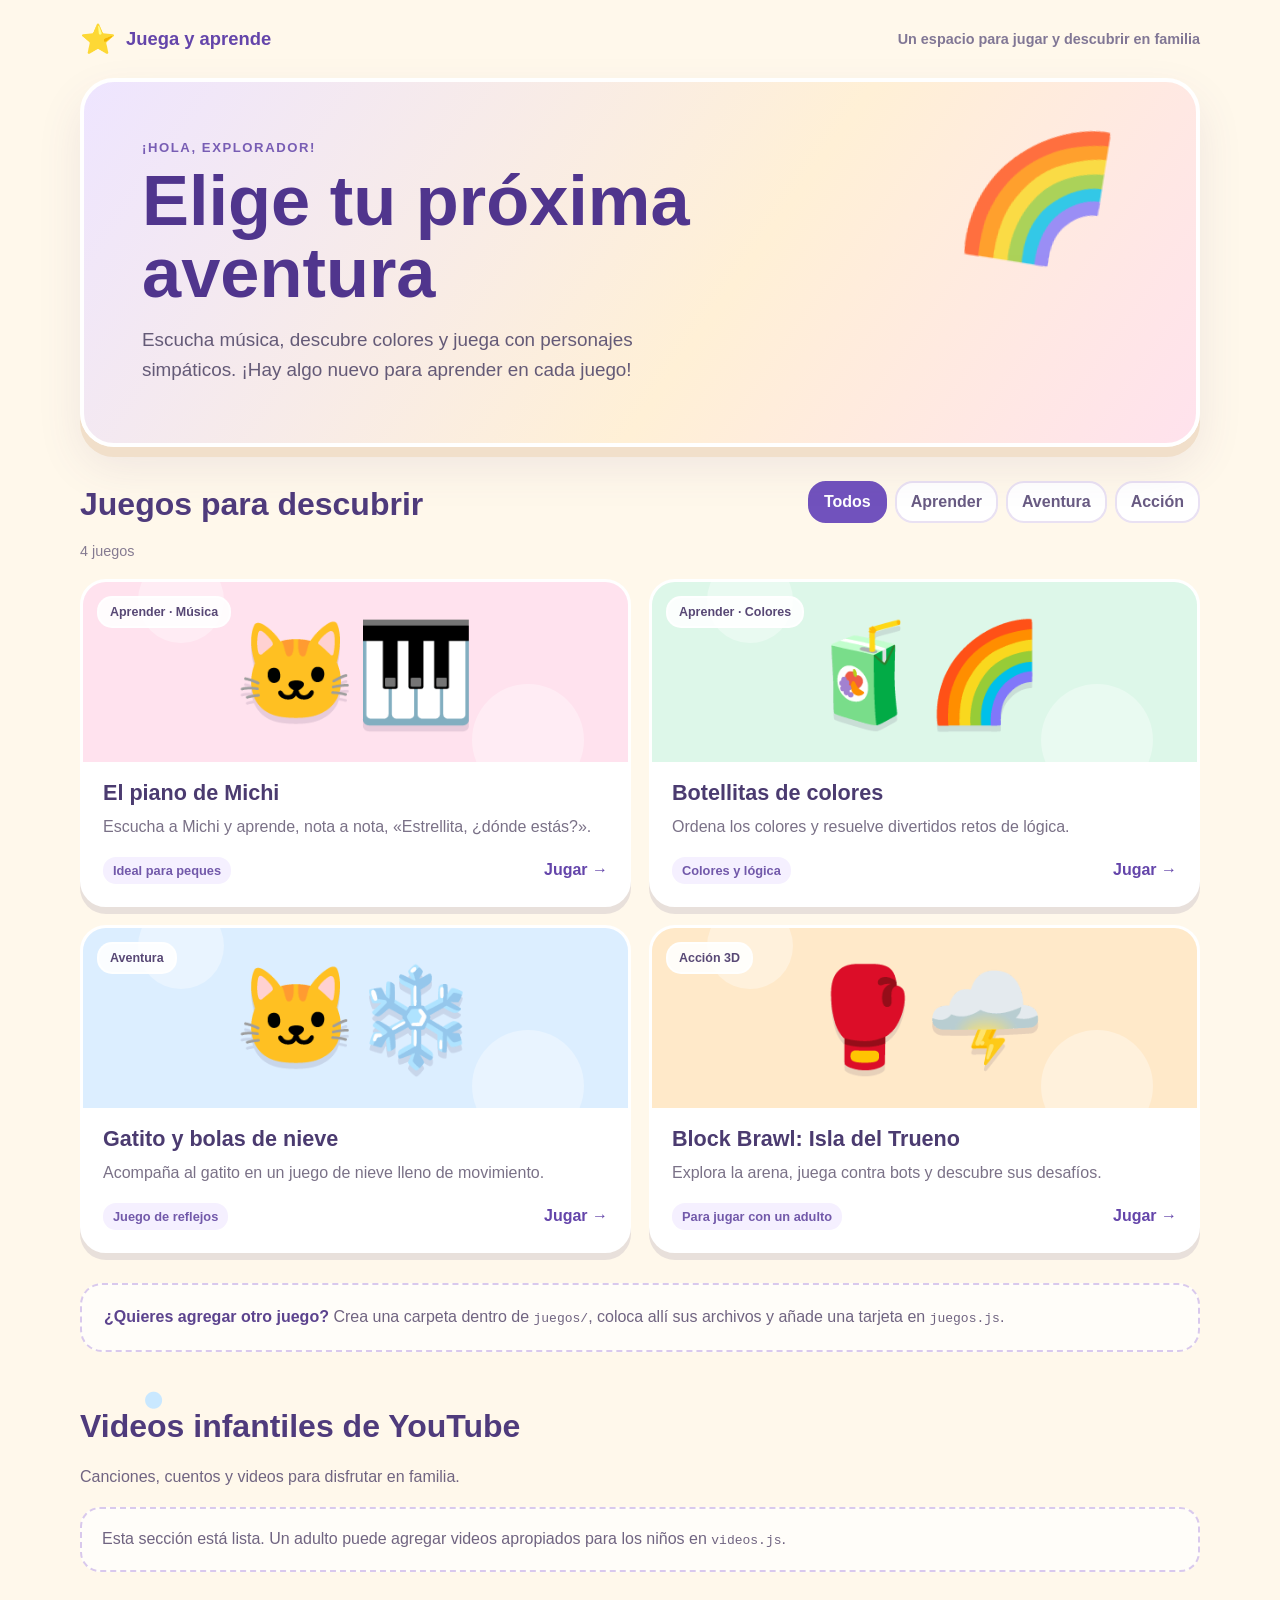
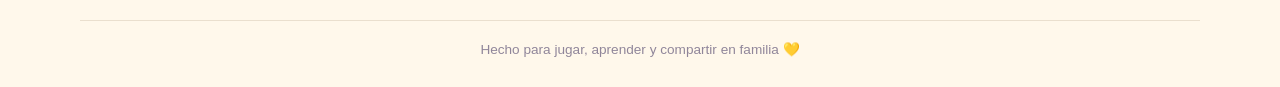
==== commit 619176ed: "Add kids YouTube video section Co-authored-by: Copilot <223556219+Copilot@users.noreply.github.com>" ====
--- a/index.html
+++ b/index.html
@@ -4,7 +4,7 @@
   <meta charset="utf-8">
   <meta name="viewport" content="width=device-width, initial-scale=1">
   <meta name="theme-color" content="#fff8eb">
-  <meta name="description" content="Juegos divertidos para aprender, explorar y jugar en familia.">
+  <meta name="description" content="Juegos y videos infantiles para aprender, explorar y jugar en familia.">
   <title>Juega y aprende | Juegos para niños</title>
   <style>
     :root {
@@ -250,6 +250,39 @@
 
     .add-more strong { color: #5c438e; }
 
+    .videos { padding: 0 0 48px; }
+    .video-description { margin: 10px 0 18px; color: #706481; line-height: 1.55; }
+
+    .video-grid {
+      display: grid;
+      grid-template-columns: repeat(2, minmax(0, 1fr));
+      gap: 18px;
+    }
+
+    .video-card {
+      min-width: 0;
+      overflow: hidden;
+      border: 3px solid #fff;
+      border-radius: 26px;
+      background: #fff;
+      box-shadow: var(--shadow);
+    }
+
+    .video-title { margin: 0; padding: 16px 18px; color: #4b3b70; font-size: 1.1rem; }
+    .video-frame { display: block; width: 100%; aspect-ratio: 16 / 9; border: 0; background: #eee5ff; }
+
+    .video-empty, .video-error {
+      margin: 16px 0 0;
+      padding: 18px 20px;
+      border: 2px dashed #d9c9ed;
+      border-radius: 20px;
+      background: rgba(255,255,255,.68);
+      color: #706481;
+      line-height: 1.55;
+    }
+
+    .video-error { border-color: #e8b3b3; }
+
     .footer {
       padding: 20px 0 30px;
       border-top: 1px solid #eadfce;
@@ -266,6 +299,7 @@
       .catalog { padding: 30px 0 40px; }
       .catalog-heading { align-items: flex-start; flex-direction: column; }
       .game-grid { grid-template-columns: 1fr; gap: 14px; }
+      .video-grid { grid-template-columns: 1fr; gap: 14px; }
       .game-art { min-height: 155px; }
     }
 
@@ -274,6 +308,7 @@
     }
   </style>
   <script src="./juegos.js" defer></script>
+  <script src="./videos.js" defer></script>
 </head>
 <body>
   <div class="page">
@@ -311,6 +346,17 @@
           Crea una carpeta dentro de <code>juegos/</code>, coloca allí sus archivos y añade una tarjeta en <code>juegos.js</code>.
         </aside>
       </section>
+
+      <section class="videos" aria-labelledby="videos-title">
+        <div class="catalog-heading">
+          <h2 id="videos-title">Videos infantiles de YouTube</h2>
+        </div>
+        <p class="video-description">Canciones, cuentos y videos para disfrutar en familia.</p>
+        <p class="video-empty" id="video-empty" aria-live="polite">
+          Esta sección está lista. Un adulto puede agregar videos apropiados para los niños en <code>videos.js</code>.
+        </p>
+        <div class="video-grid" id="video-grid"></div>
+      </section>
     </main>
 
     <footer class="footer">Hecho para jugar, aprender y compartir en familia 💛</footer>
